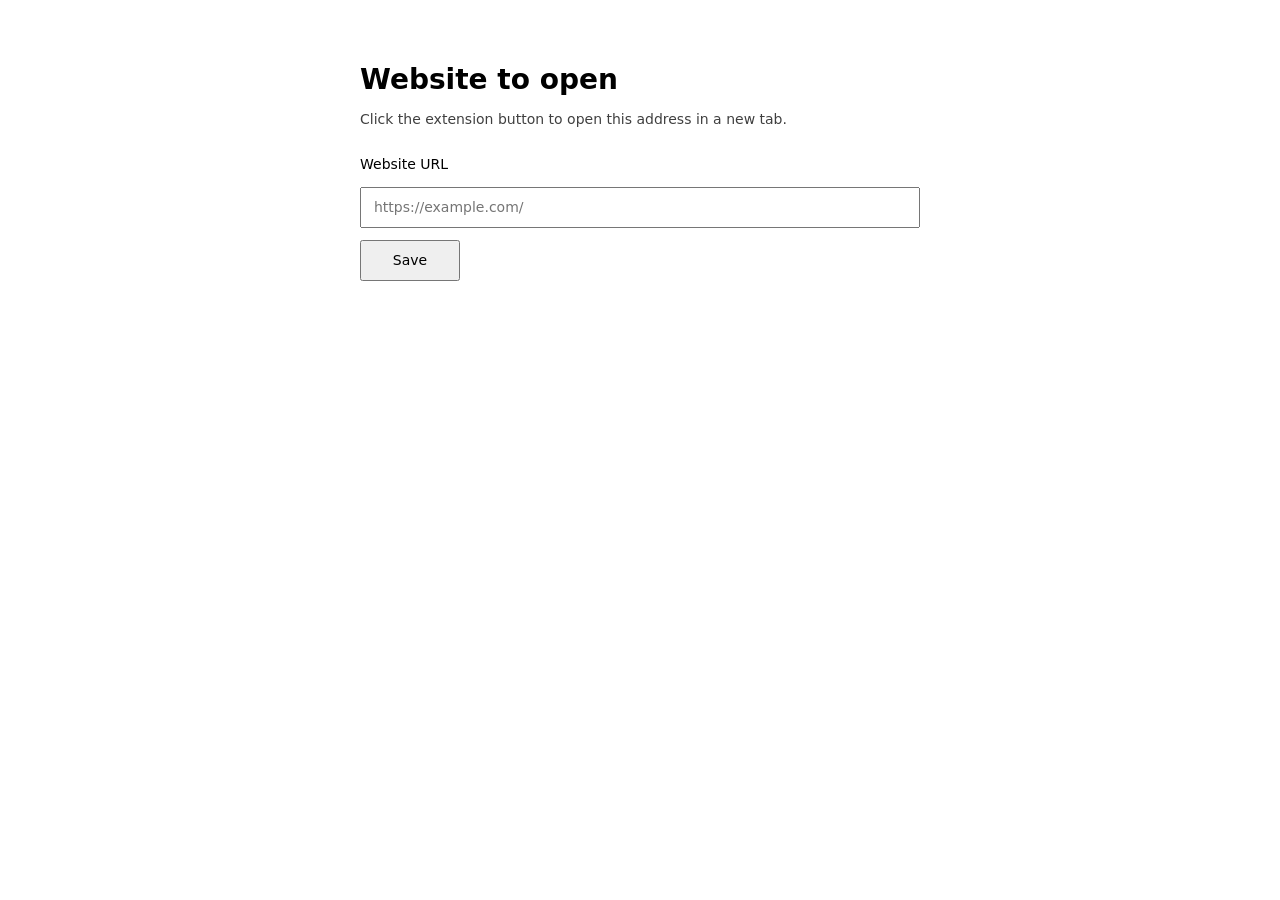
==== chrome-extension/options.html @ 5af7a064 "Squash repository history" ====
<!doctype html>
<html lang="en">
  <head>
    <meta charset="utf-8">
    <meta name="viewport" content="width=device-width, initial-scale=1">
    <title>AutoIPO Website Opener settings</title>
    <link rel="stylesheet" href="options.css">
    <script src="options.js" defer></script>
  </head>
  <body>
    <main>
      <h1>Website to open</h1>
      <p>Click the extension button to open this address in a new tab.</p>
      <form id="settings-form">
        <label for="website-url">Website URL</label>
        <input id="website-url" name="website-url" type="url" placeholder="https://example.com/" required>
        <button type="submit">Save</button>
        <span id="save-status" role="status" aria-live="polite"></span>
      </form>
    </main>
  </body>
</html>
---- chrome-extension/options.css ----
:root {
  color-scheme: light dark;
  font: 14px/1.5 system-ui, sans-serif;
}

body {
  margin: 0;
  padding: 40px 24px;
}

main {
  max-width: 560px;
  margin: 0 auto;
}

h1 {
  margin-bottom: 8px;
}

p {
  margin-top: 0;
  opacity: 0.75;
}

form {
  display: grid;
  gap: 12px;
  margin-top: 24px;
}

input,
button {
  box-sizing: border-box;
  min-height: 40px;
  padding: 8px 12px;
  font: inherit;
}

button {
  justify-self: start;
  min-width: 100px;
  cursor: pointer;
}

#save-status {
  min-height: 1.5em;
}
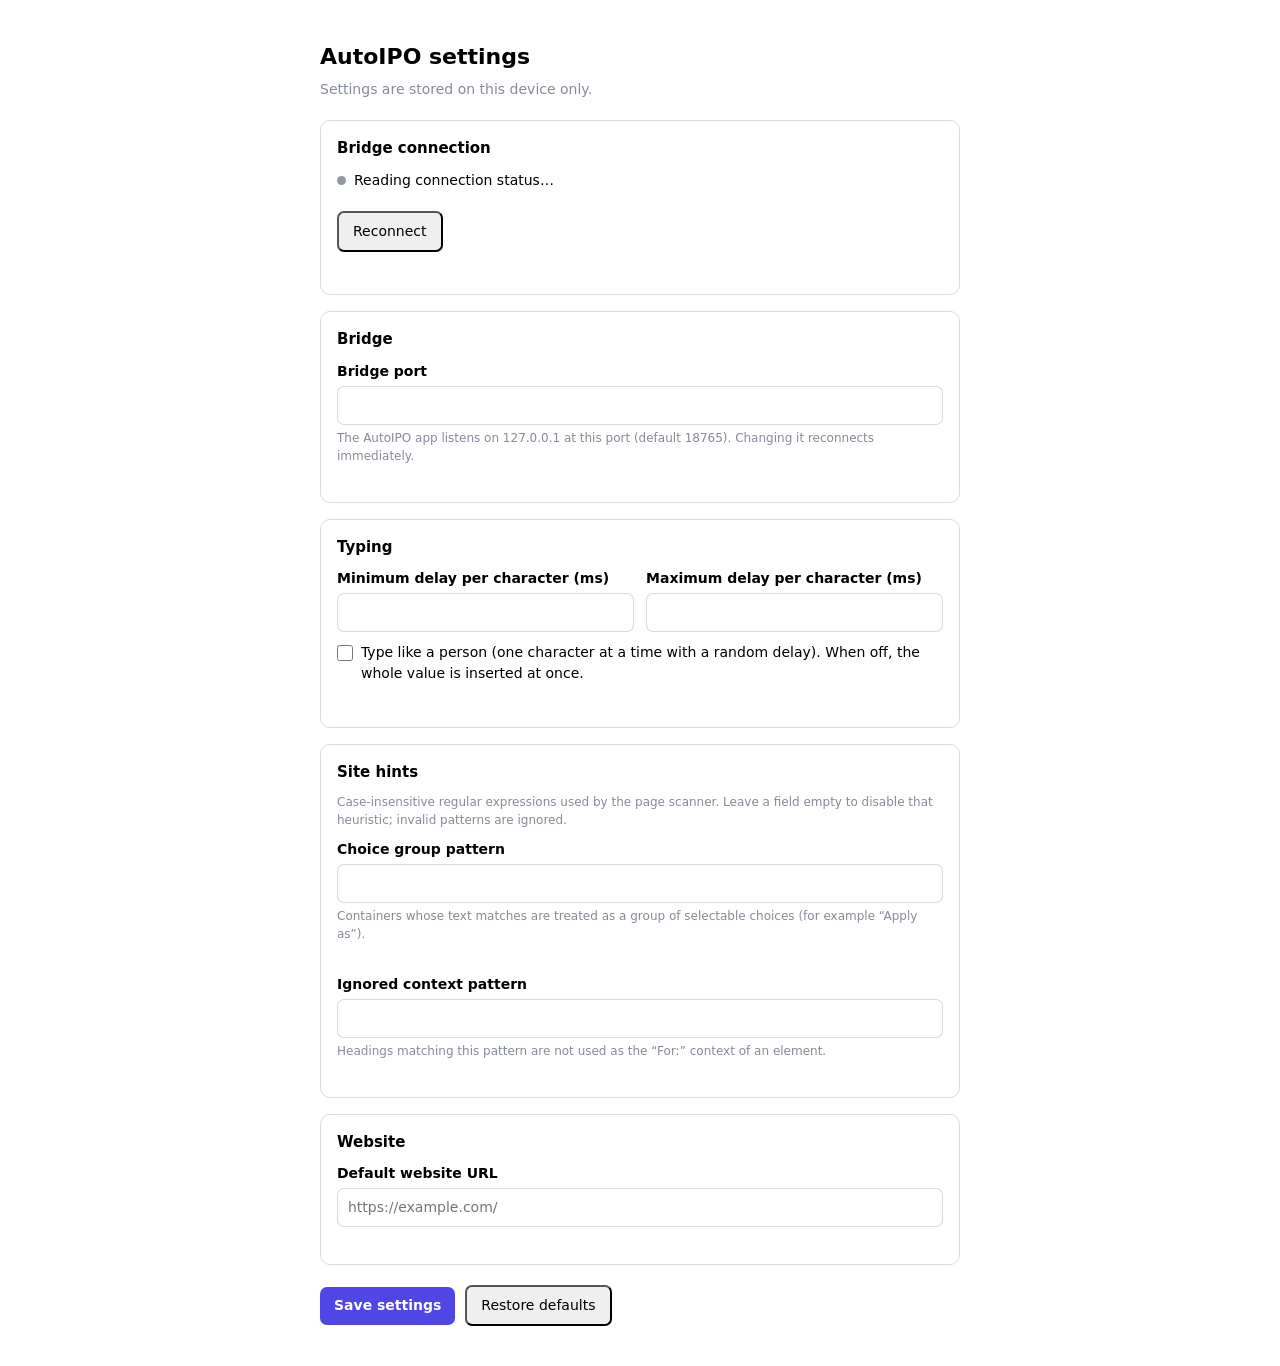
==== commit 9797256c: "Rewrite autoipo: single module, shared packages, hardened components Addresses every item of the pro" ====
--- a/chrome-extension/options.html
+++ b/chrome-extension/options.html
@@ -3,19 +3,87 @@
   <head>
     <meta charset="utf-8">
     <meta name="viewport" content="width=device-width, initial-scale=1">
-    <title>AutoIPO Website Opener settings</title>
+    <title>AutoIPO settings</title>
     <link rel="stylesheet" href="options.css">
+    <script src="shared.js" defer></script>
     <script src="options.js" defer></script>
   </head>
   <body>
     <main>
-      <h1>Website to open</h1>
-      <p>Click the extension button to open this address in a new tab.</p>
-      <form id="settings-form">
-        <label for="website-url">Website URL</label>
-        <input id="website-url" name="website-url" type="url" placeholder="https://example.com/" required>
-        <button type="submit">Save</button>
-        <span id="save-status" role="status" aria-live="polite"></span>
+      <h1>AutoIPO settings</h1>
+      <p class="lead">Settings are stored on this device only.</p>
+
+      <section class="card" aria-labelledby="connection-heading">
+        <h2 id="connection-heading">Bridge connection</h2>
+        <p id="connection-status" class="status-line" role="status" aria-live="polite">
+          <span class="status-dot" aria-hidden="true"></span><span id="connection-status-text">Reading connection status…</span>
+        </p>
+        <p id="connection-detail" class="help-text"></p>
+        <button id="reconnect-bridge" type="button">Reconnect</button>
+        <span id="reconnect-status" class="feedback" role="status" aria-live="polite"></span>
+      </section>
+
+      <form id="settings-form" novalidate>
+        <section class="card" aria-labelledby="bridge-heading">
+          <h2 id="bridge-heading">Bridge</h2>
+          <div class="field">
+            <label for="bridge-port">Bridge port</label>
+            <input id="bridge-port" name="bridgePort" type="number" min="1" max="65535" step="1" inputmode="numeric" required aria-describedby="bridge-port-help bridge-port-feedback">
+            <span id="bridge-port-help" class="help-text">The AutoIPO app listens on 127.0.0.1 at this port (default 18765). Changing it reconnects immediately.</span>
+            <span id="bridge-port-feedback" class="feedback" aria-live="polite"></span>
+          </div>
+        </section>
+
+        <section class="card" aria-labelledby="typing-heading">
+          <h2 id="typing-heading">Typing</h2>
+          <div class="field-row">
+            <div class="field">
+              <label for="typing-min">Minimum delay per character (ms)</label>
+              <input id="typing-min" name="typingMin" type="number" min="0" max="5000" step="1" inputmode="numeric" required aria-describedby="typing-feedback">
+            </div>
+            <div class="field">
+              <label for="typing-max">Maximum delay per character (ms)</label>
+              <input id="typing-max" name="typingMax" type="number" min="0" max="5000" step="1" inputmode="numeric" required aria-describedby="typing-feedback">
+            </div>
+          </div>
+          <label class="checkbox">
+            <input id="typing-human" name="typingHuman" type="checkbox">
+            Type like a person (one character at a time with a random delay). When off, the whole value is inserted at once.
+          </label>
+          <span id="typing-feedback" class="feedback" aria-live="polite"></span>
+        </section>
+
+        <section class="card" aria-labelledby="hints-heading">
+          <h2 id="hints-heading">Site hints</h2>
+          <p class="help-text">Case-insensitive regular expressions used by the page scanner. Leave a field empty to disable that heuristic; invalid patterns are ignored.</p>
+          <div class="field">
+            <label for="choice-group-pattern">Choice group pattern</label>
+            <input id="choice-group-pattern" name="choiceGroupPattern" type="text" autocomplete="off" spellcheck="false" aria-describedby="choice-group-help choice-group-feedback">
+            <span id="choice-group-help" class="help-text">Containers whose text matches are treated as a group of selectable choices (for example “Apply as”).</span>
+            <span id="choice-group-feedback" class="feedback" aria-live="polite"></span>
+          </div>
+          <div class="field">
+            <label for="ignored-context-pattern">Ignored context pattern</label>
+            <input id="ignored-context-pattern" name="ignoredContextPattern" type="text" autocomplete="off" spellcheck="false" aria-describedby="ignored-context-help ignored-context-feedback">
+            <span id="ignored-context-help" class="help-text">Headings matching this pattern are not used as the “For:” context of an element.</span>
+            <span id="ignored-context-feedback" class="feedback" aria-live="polite"></span>
+          </div>
+        </section>
+
+        <section class="card" aria-labelledby="website-heading">
+          <h2 id="website-heading">Website</h2>
+          <div class="field">
+            <label for="website-url">Default website URL</label>
+            <input id="website-url" name="websiteUrl" type="url" placeholder="https://example.com/" required aria-describedby="website-url-feedback">
+            <span id="website-url-feedback" class="feedback" aria-live="polite"></span>
+          </div>
+        </section>
+
+        <div class="form-actions">
+          <button type="submit" class="primary">Save settings</button>
+          <button id="restore-defaults" type="button">Restore defaults</button>
+          <span id="save-status" class="feedback" role="status" aria-live="polite"></span>
+        </div>
       </form>
     </main>
   </body>
--- a/chrome-extension/options.css
+++ b/chrome-extension/options.css
@@ -1,6 +1,11 @@
 :root {
   color-scheme: light dark;
   font: 14px/1.5 system-ui, sans-serif;
+  --accent: #4f46e5;
+  --muted: #858b98;
+  --border: color-mix(in srgb, currentColor 14%, transparent);
+  --ok: #16834a;
+  --error: #c0392b;
 }
 
 body {
@@ -9,39 +14,152 @@
 }
 
 main {
-  max-width: 560px;
+  max-width: 640px;
   margin: 0 auto;
 }
 
 h1 {
-  margin-bottom: 8px;
+  margin: 0 0 6px;
+  font-size: 22px;
+}
+
+h2 {
+  margin: 0;
+  font-size: 15px;
 }
 
 p {
-  margin-top: 0;
-  opacity: 0.75;
+  margin: 0;
+}
+
+.lead {
+  margin-bottom: 20px;
+  color: var(--muted);
+}
+
+.card {
+  display: grid;
+  gap: 10px;
+  margin-top: 16px;
+  padding: 16px;
+  border: 1px solid var(--border);
+  border-radius: 10px;
 }
 
 form {
   display: grid;
+  gap: 0;
+}
+
+.field {
+  display: grid;
+  gap: 4px;
+}
+
+.field-row {
+  display: grid;
+  grid-template-columns: repeat(auto-fit, minmax(220px, 1fr));
   gap: 12px;
-  margin-top: 24px;
+}
+
+label {
+  font-weight: 600;
+}
+
+.checkbox {
+  display: flex;
+  align-items: flex-start;
+  gap: 8px;
+  font-weight: 400;
+}
+
+.checkbox input {
+  flex: none;
+  width: 16px;
+  height: 16px;
+  min-height: 0;
+  margin: 3px 0 0;
 }
 
 input,
 button {
   box-sizing: border-box;
-  min-height: 40px;
-  padding: 8px 12px;
+  min-height: 38px;
+  border-radius: 7px;
   font: inherit;
+}
+
+input {
+  width: 100%;
+  padding: 8px 10px;
+  border: 1px solid var(--border);
 }
 
 button {
   justify-self: start;
   min-width: 100px;
+  padding: 8px 14px;
   cursor: pointer;
 }
 
-#save-status {
-  min-height: 1.5em;
+button.primary {
+  border: 0;
+  background: var(--accent);
+  color: #fff;
+  font-weight: 600;
 }
+
+button:focus-visible,
+input:focus-visible {
+  outline: 2px solid var(--accent);
+  outline-offset: 1px;
+}
+
+.help-text {
+  color: var(--muted);
+  font-size: 12px;
+}
+
+.feedback {
+  min-height: 1.4em;
+  color: var(--muted);
+  font-size: 12px;
+}
+
+.feedback.ok {
+  color: var(--ok);
+}
+
+.feedback.error {
+  color: var(--error);
+}
+
+.status-line {
+  display: flex;
+  align-items: center;
+  gap: 8px;
+}
+
+.status-dot {
+  flex: none;
+  width: 9px;
+  height: 9px;
+  border-radius: 50%;
+  background: #9298a3;
+}
+
+#connection-status.connected .status-dot {
+  background: #22a06b;
+}
+
+#connection-status.retrying .status-dot {
+  background: var(--error);
+}
+
+.form-actions {
+  display: flex;
+  align-items: center;
+  flex-wrap: wrap;
+  gap: 10px;
+  margin-top: 20px;
+}
